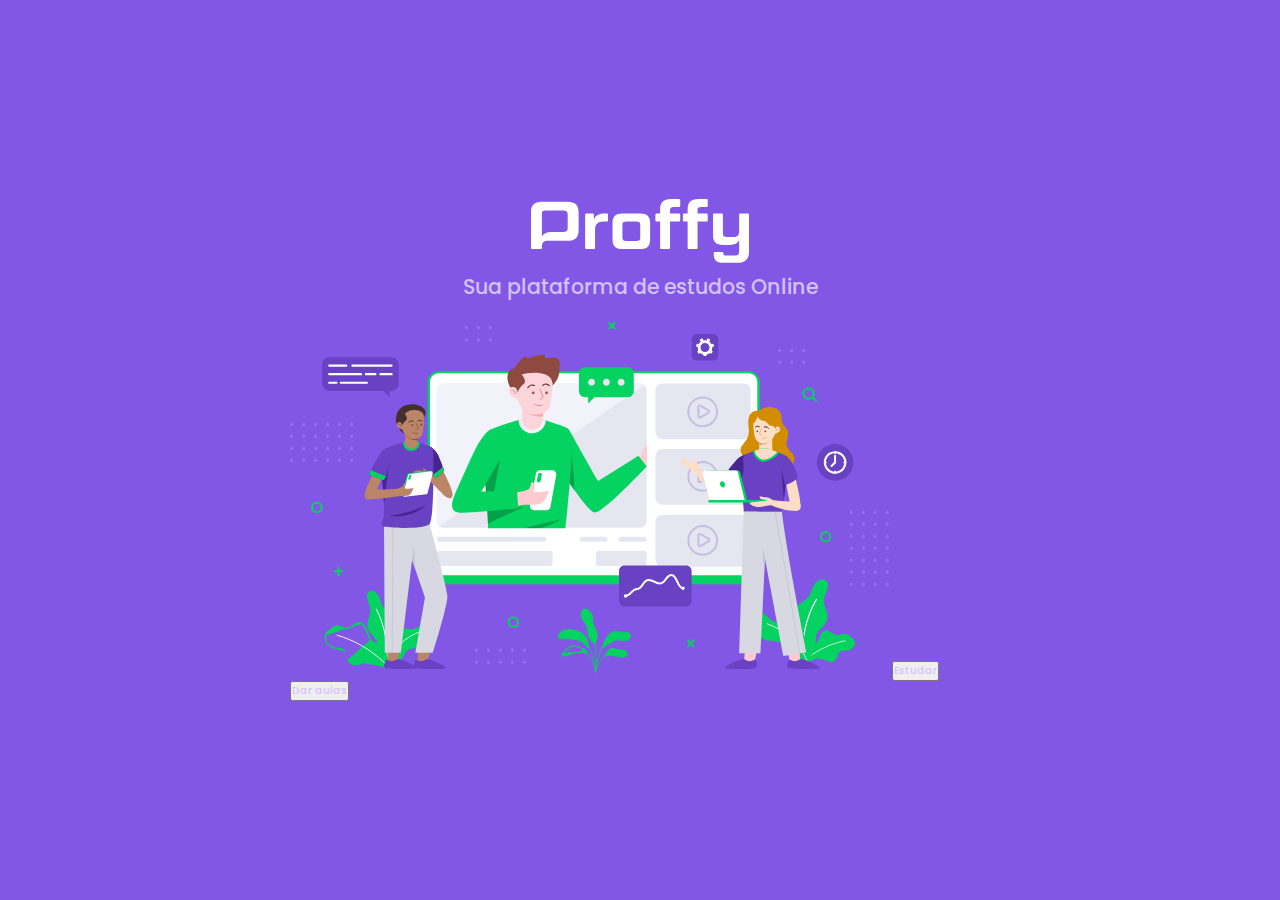
==== index.html @ 3118cf8d "Base do Projeto" ====
<!DOCTYPE html>
<html lang="en">

<head>
    <meta charset="UTF-8">
    <meta name="viewport" content="width=device-width, initial-scale=1.0">
    <title>Proff | Sua plataforma de estudos Online</title>
    <link rel="stylesheet" href="/styles/main.css">
    <link rel="stylesheet" href="/styles/partials/page-landing.css">

    <link
        href="https://fonts.googleapis.com/css2?family=Archivo:wght@400;700&amp;family=Poppins:wght@400;600&amp;display=swap"
        rel="stylesheet">
</head>

<body id="page-landing">

    <div id="container">
        <div class="logo-container">
            
            <img src="/images/logo.svg" alt="Logo">
            <h2>Sua plataforma de estudos Online</h2>
        </div>

        <img class="hero-image" src="/images/landing.svg" alt="Plataforma de estudos">

            <button>Estudar</button>
            <button>Dar aulas</button>
        
    </div>

</body>

</html>
---- styles/main.css ----
:root {
    --color-background: #F0F0F7;
    --color-primary-lighter: #9871F5;
    --color-primary-light: #916BEA;
    --color-primary: #8257E5;
    --color-primary-dark: #774DD6;
    --color-primary-darker: #6842c2;
    --color-secondary: #04D361;
    --color-secondary-dark: #04BF58;
    --color-title-in-primary: #FFFFFF;
    --color-text-in-primary: #D4C2FF;
    --color-text-title: #32264D;
    --color-text-complement: #9C98A6;
    --color-text-base: #6A6180;
    --color-line-in-white: #E6E6F0;
    --color-input-background: #F8F8FC;
    --color-button-text: #FFFFFF;
    --color-box-base: #FFFFFF;
    --color-box-footer: #FAFAFC;
    --color-small-info: #C1BCCC;
    font-size: 100%; /* controle das medidas rem */
}
*{
    margin: 0;
    padding: 0;
    box-sizing: border-box;
}
html, body{
    height: 100vh;
}

body{
    background-color:var (--color-background);
    display: flex;
    justify-content: center;
    align-items: center;
}

body, input, button, textarea{
    font: 500 1.6rem Poppins;
    color: var (var(--color-text-base))
}
#container{
    width: 90vw;
    max-width: 700px;
}
---- styles/partials/page-landing.css ----
:root{
    font-size: 40%;
}
#page-landing{
    background:var(--color-primary) ;
}
#page-landing #container{
    color: var(--color-text-in-primary);
}
.logo-container {
    text-align: center;
    margin-bottom: 3.2rem;
}
.logo-container h2{
    font-weight: 500;
    font-size: 3.2rem;
    line-height: 4.6rem;
    margin-top: 0.6rem;
}

.logo-container img{
    height: 10rem;
}
hero-image{
    width: 100%;
}
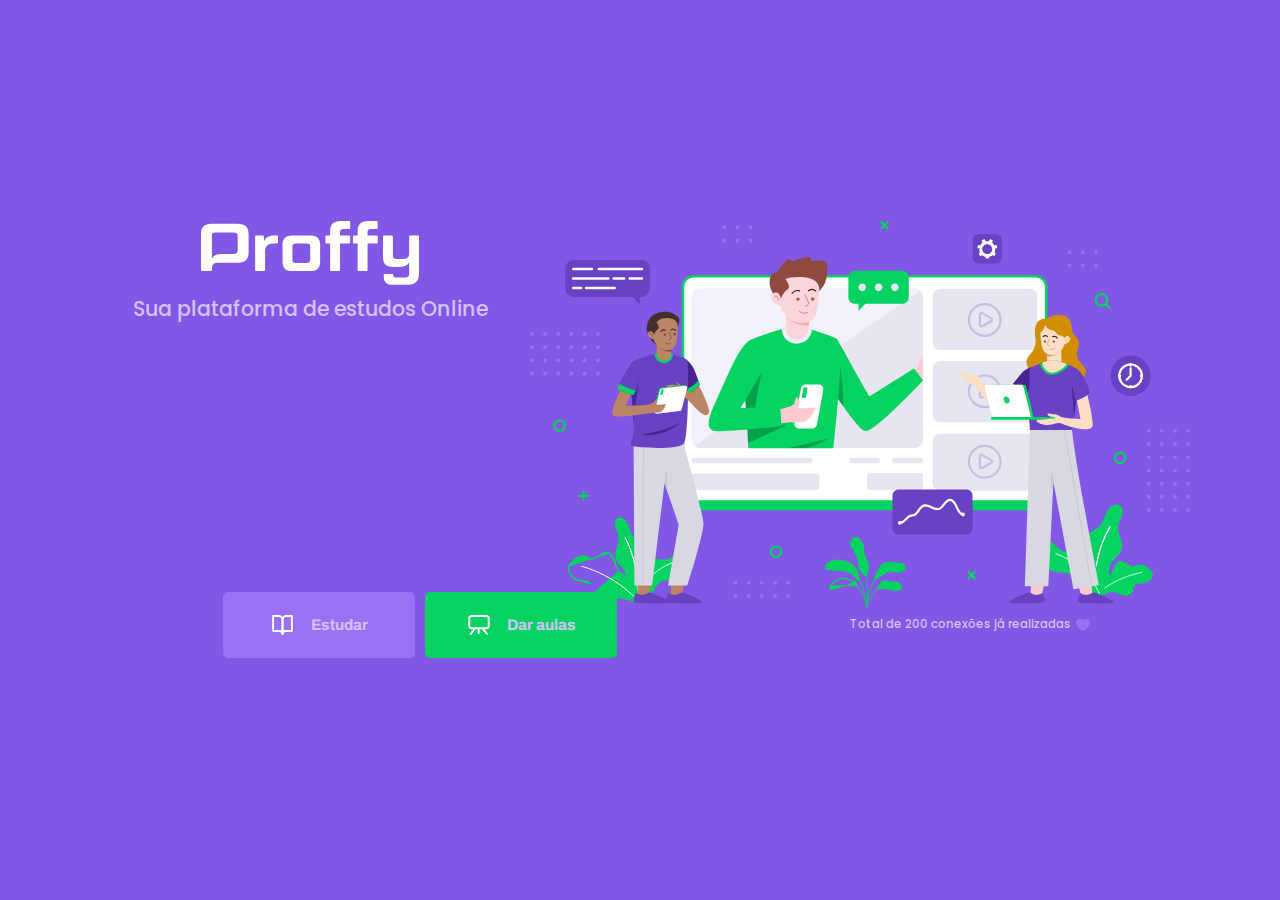
==== commit 5cc8214c: "Criação da Landing-Page" ====
--- a/index.html
+++ b/index.html
@@ -17,16 +17,33 @@
 
     <div id="container">
         <div class="logo-container">
-            
+
             <img src="/images/logo.svg" alt="Logo">
             <h2>Sua plataforma de estudos Online</h2>
         </div>
 
         <img class="hero-image" src="/images/landing.svg" alt="Plataforma de estudos">
 
-            <button>Estudar</button>
-            <button>Dar aulas</button>
-        
+        <div class="buttons-container">
+
+            <a class="study" href="/study">
+                <img src="/images/icons/study.svg" alt="Estudar">
+                Estudar
+            </a>
+
+            <a class="give-classes" href="/give-classes.html">
+                <img src="/images/icons/give-classes.svg" alt="Dar aulas">
+                Dar aulas
+            </a>
+
+
+        </div>
+
+        <p class="total-connections">Total de 200 conexões já realizadas
+
+            <img src="/images/icons/purple-heart.svg" alt="Coração Roxo">
+        </p>
+
     </div>
 
 </body>
--- a/styles/main.css
+++ b/styles/main.css
@@ -18,7 +18,7 @@
     --color-box-base: #FFFFFF;
     --color-box-footer: #FAFAFC;
     --color-small-info: #C1BCCC;
-    font-size: 100%; /* controle das medidas rem */
+    font-size: 60%; /* controle das medidas rem */
 }
 *{
     margin: 0;
--- a/styles/partials/page-landing.css
+++ b/styles/partials/page-landing.css
@@ -21,6 +21,75 @@
 .logo-container img{
     height: 10rem;
 }
-hero-image{
+.hero-image{
     width: 100%;
+}
+.buttons-container{
+    display: flex;
+    justify-content: center;
+    margin: 3.2rem 0;
+}
+.buttons-container a{
+    width: 30rem;
+    height: 10.4rem;
+    border-radius: 0.8rem;
+    margin-right: 1.6rem ;
+    font: 700 2.4rem Archivo;
+    display: flex;
+    align-items: center;
+    justify-content: center;
+    text-decoration: none;
+    color: var(--color-button-texte);
+}
+.buttons-container a img{
+    width: 4rem;
+    margin-right: 2.4rem;
+}
+.buttons-container a.study{
+    background: var(--color-primary-lighter);
+}
+.buttons-container a.study:hover{
+    background:var(--color-primary-light) ;
+    transition: background 0.5s;
+}
+.buttons-container a.give-classes{
+    background: var(--color-secondary);
+    margin-right: 0;
+}
+.buttons-container a.give-classes:hover{
+    background: var(--color-secondary-dark);
+    transition: background 0.5s;
+}
+.total-connections{
+    font-size: 1.8rem;
+    display: flex;
+    align-items: center;
+    justify-content: center;
+}
+.total-connections img{
+    margin-left: 0.8rem;
+}
+@media (min-width:1100px){
+    #page-landing #container{
+        max-width: 1100px;
+        display: grid;
+        grid-template-columns: 2fr 1fr 2fr;
+        grid-template-rows: 350px 1fr;
+        grid-template-areas: 
+        "proffy image image"
+        "button button texting"
+        ;
+    }
+    .logo-container{ 
+        grid-area: proffy;
+    }
+    .hero-image{
+        grid-area: image;
+    }
+    .buttons-container{
+        grid-area: button;
+    }
+    .total-connections{
+        grid-area: texting;
+    }
 }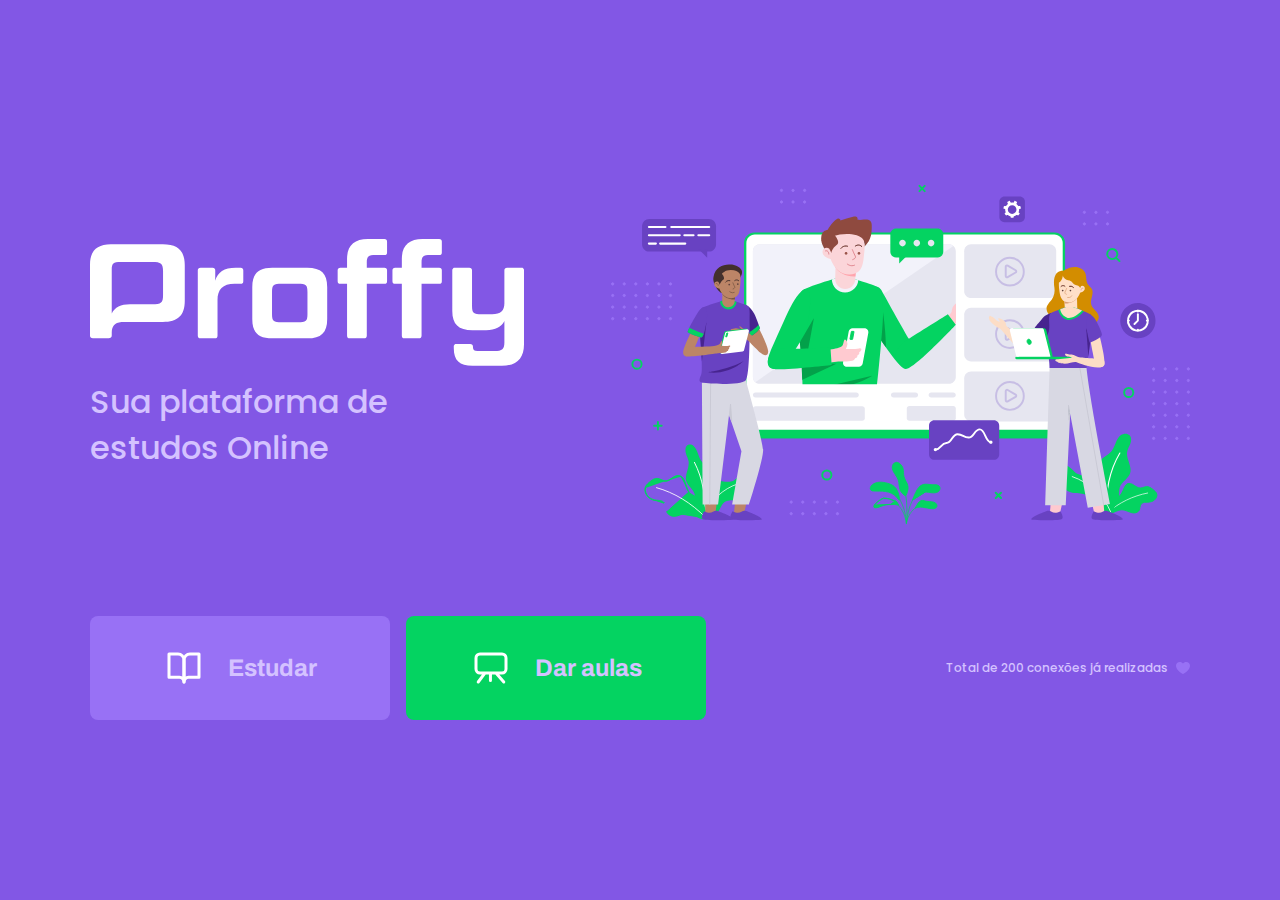
==== commit e56d5d1b: "atualização" ====
--- a/index.html
+++ b/index.html
@@ -5,8 +5,8 @@
     <meta charset="UTF-8">
     <meta name="viewport" content="width=device-width, initial-scale=1.0">
     <title>Proff | Sua plataforma de estudos Online</title>
-    <link rel="stylesheet" href="/styles/main.css">
-    <link rel="stylesheet" href="/styles/partials/page-landing.css">
+    <link rel="stylesheet" href="styles/main.css">
+    <link rel="stylesheet" href="styles/partials/page-landing.css">
 
     <link
         href="https://fonts.googleapis.com/css2?family=Archivo:wght@400;700&amp;family=Poppins:wght@400;600&amp;display=swap"
@@ -18,21 +18,21 @@
     <div id="container">
         <div class="logo-container">
 
-            <img src="/images/logo.svg" alt="Logo">
+            <img src="images/logo.svg" alt="Logo">
             <h2>Sua plataforma de estudos Online</h2>
         </div>
 
-        <img class="hero-image" src="/images/landing.svg" alt="Plataforma de estudos">
+        <img class="hero-image" src="images/landing.svg" alt="Plataforma de estudos">
 
         <div class="buttons-container">
 
-            <a class="study" href="/study">
-                <img src="/images/icons/study.svg" alt="Estudar">
+            <a class="study" href="study">
+                <img src="images/icons/study.svg" alt="Estudar">
                 Estudar
             </a>
 
-            <a class="give-classes" href="/give-classes.html">
-                <img src="/images/icons/give-classes.svg" alt="Dar aulas">
+            <a class="give-classes" href="give-classes.html">
+                <img src="images/icons/give-classes.svg" alt="Dar aulas">
                 Dar aulas
             </a>
 
@@ -41,7 +41,7 @@
 
         <p class="total-connections">Total de 200 conexões já realizadas
 
-            <img src="/images/icons/purple-heart.svg" alt="Coração Roxo">
+            <img src="images/icons/purple-heart.svg" alt="Coração Roxo">
         </p>
 
     </div>
--- a/styles/partials/page-landing.css
+++ b/styles/partials/page-landing.css
@@ -1,6 +1,3 @@
-:root{
-    font-size: 40%;
-}
 #page-landing{
     background:var(--color-primary) ;
 }
@@ -69,6 +66,11 @@
 .total-connections img{
     margin-left: 0.8rem;
 }
+@media (max-width:699px){
+    :root{
+        font-size: 40%;
+    }
+}
 @media (min-width:1100px){
     #page-landing #container{
         max-width: 1100px;
@@ -77,19 +79,37 @@
         grid-template-rows: 350px 1fr;
         grid-template-areas: 
         "proffy image image"
-        "button button texting"
-        ;
+        "button button texting";
+        column-gap: 87px;
+        row-gap: 86px;
+
     }
     .logo-container{ 
         grid-area: proffy;
+        text-align: initial;
+        align-self: center;
+        margin:0;
+    }
+    .logo-container img{ 
+        height: 127%;
     }
     .hero-image{
         grid-area: image;
+        height: 350px;
     }
     .buttons-container{
         grid-area: button;
+        justify-content:flex-start ;
+        margin: 0;
     }
     .total-connections{
         grid-area: texting;
+        justify-self: end;
+        font-size: 1.2rem;
+    }
+}
+@media (min-width: 700px){
+    :root{
+        font-size: 62.5%; /* Equivale a 10px */
     }
 }